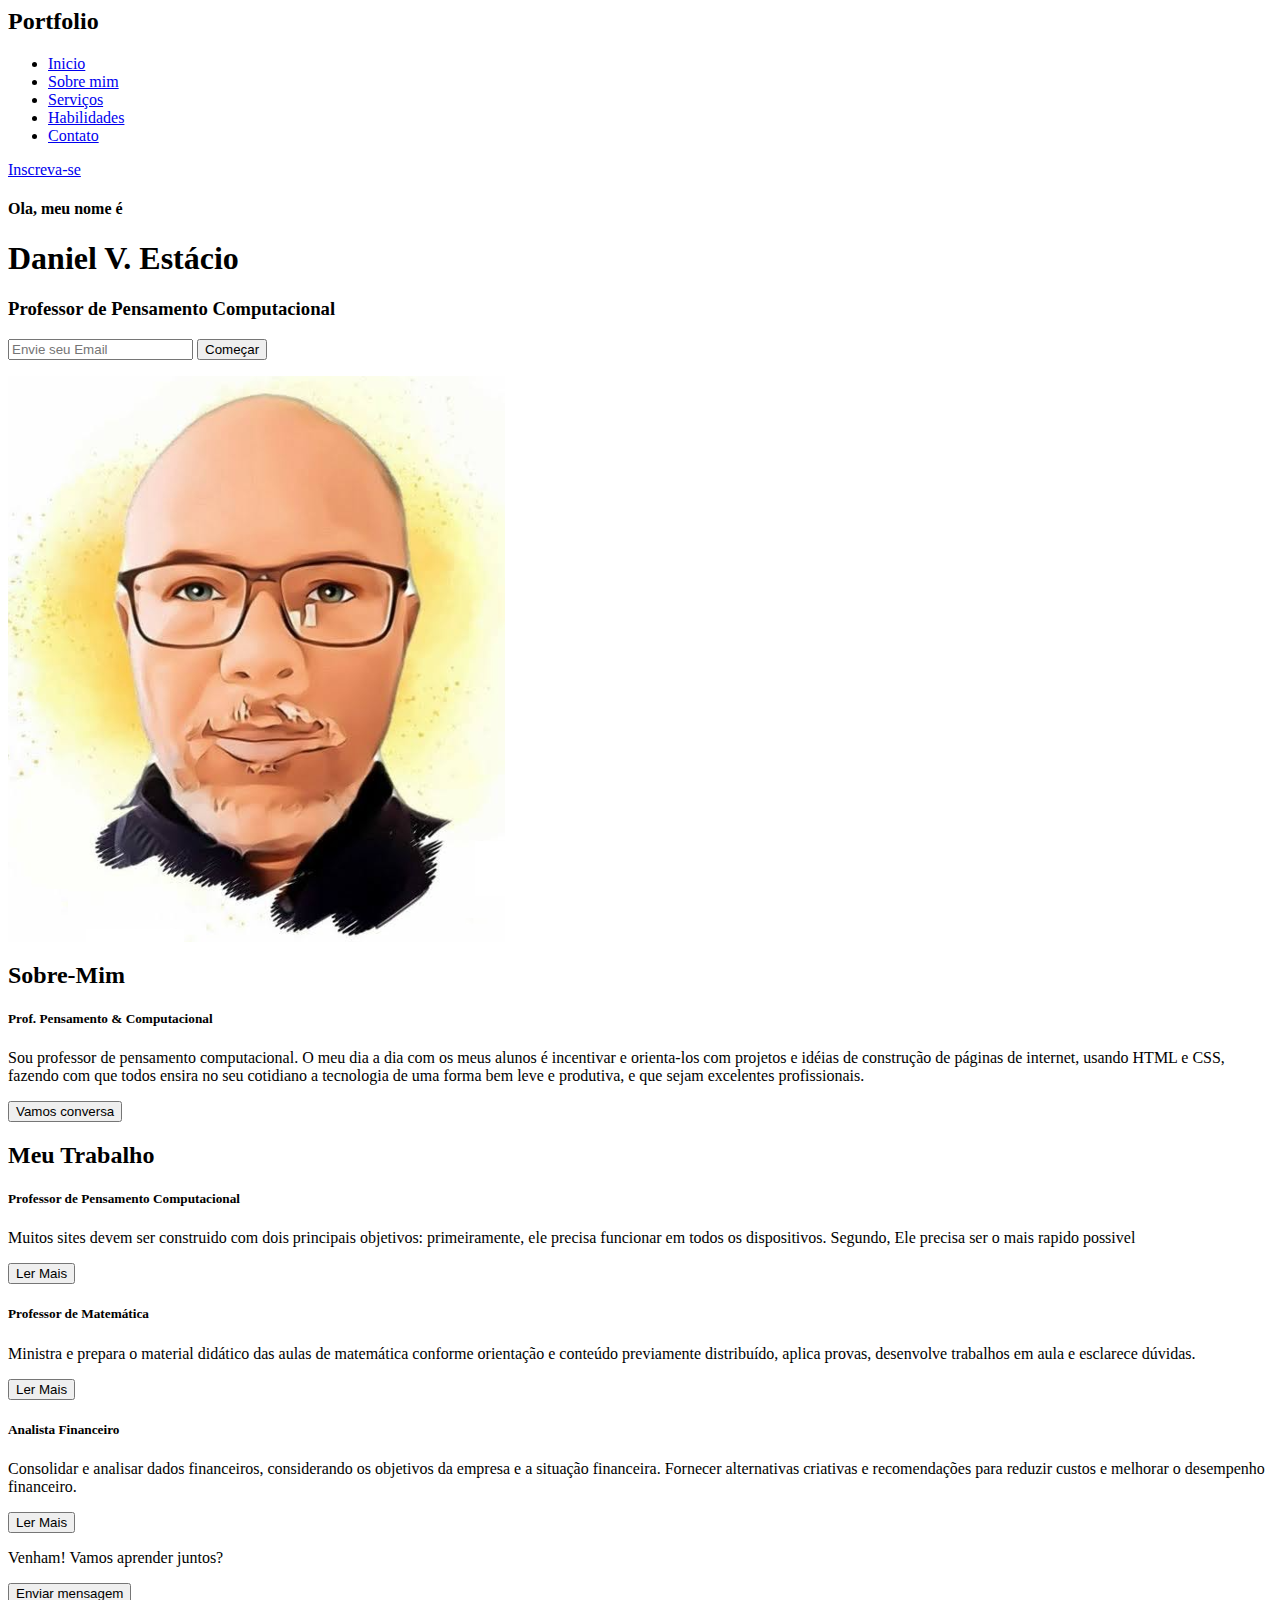
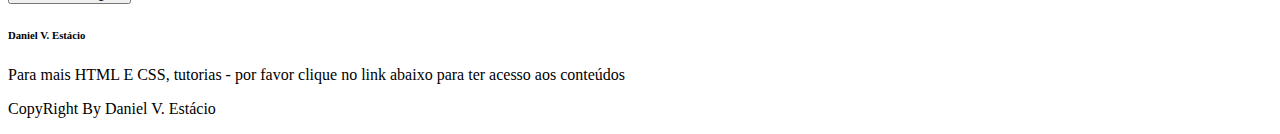
==== index.html @ de7e5e83 "Add files via upload" ====
<DOCTYPE html>
<html lang="en">
<head>
    <meta charset="UTF-8">
    <meta http-equiv="X-UA-Compatible" content="IE=edge">
    <meta name="viewport" content="width=device-width, initial-scale=1.0">
    <link rel="stylesheet" href="Style.css">
    <link rel="preconnect" href="https://fonts.gstatic.com">
    <link href="https://fonts.googleapis.com/css2?family=Josefin+Sans:ital,wght@0,100;0,200;0,300;0,400;0,500;0,600;0,700;1,100;1,200;1,300;1,400;1,500;1,600;1,700&display=swap" rel="stylesheet">
    <link rel="stylesheet" href="https://cdnjs.cloudflare.com/ajax/libs/font-awesome/5.15.3/css/all.min.css" integrity="sha512-iBBXm8fW90+nuLcSKlbmrPcLa0OT92xO1BIsZ+ywDWZCvqsWgccV3gFoRBv0z+8dLJgyAHIhR35VZc2oM/gI1w==" crossorigin="anonymous" referrerpolicy="no-referrer" />
    <title>Portfolio website</title>
    
</head>
<body>
    <!---Cabeçalho-Main-->

    <div class="background">
        <nav>
            <h2 class="logo">Portfo<span>lio</span></h2><!--Logo-->
            <ul class="cabeçalho-link">
                <li><a href="#">Inicio</a></li>
                <li><a href="#">Sobre mim</a></li>
                <li><a href="#">Serviços</a></li>
                <li><a href="#">Habilidades</a></li>
                <li><a href="contato.html">Contato</a></li>
            </ul><!--cabeçalho-link-->
            <a href="#" class="btn">Inscreva-se</a>
        </nav>

        <div class="Main">
            <h4>Ola, meu nome é</h4>
            <h1>Daniel <span>V. Estácio</span></h1>
            <h3>Professor de Pensamento Computacional</h3>
            <div class="Container-btn">
                <form>
                    <input type="email" nome="email" id="mail" placeholder="Envie seu Email">
                    <input type="submit" name="submit" value="Começar">
                </form>
            </div><!--Container-btn-->
        </div><!--Main-->
    </div><!--background-->


    <!--Começo-da-seção-sobre-->

    <section class="background-color-Sobre">
        <div class="main-sobre">
            <img src="foto4.png">
            <div class="Text-sobre">
                <h2>Sobre-Mim</h2>
                <h5>Prof. Pensamento <span>& Computacional</span></h5>
                <p>Sou professor de pensamento computacional. O meu dia a dia com os meus alunos é incentivar e orienta-los com projetos e idéias de construção de páginas de internet, usando HTML e CSS, fazendo com que todos ensira no seu cotidiano a tecnologia de uma forma bem leve e produtiva, e que sejam excelentes profissionais.</p>
                <button type="button">Vamos conversa</button><!--Button-->
            </div><!--Text-sobre-->
        </div><!--main-sobre-->
    </section><!--background-color-Sobre-->

    <!--Começo-da-seção-nossos-serviços-->

    <div class="Container-serviços">
        <div class="title">
            <h2>Meu Trabalho</h2>
        </div><!--title-->

        <div class="Caixa">
            <div class="Card">
                <i class="fas fa-bars"></i>
                <h5>Professor de Pensamento Computacional</h5>
                <div class="Paragrafo-button">
                    <p>Muitos sites devem ser construido com dois principais objetivos: primeiramente, ele precisa funcionar em todos os dispositivos. Segundo, Ele precisa ser o mais rapido possivel </p>
                    <button type="button">Ler Mais</button><!--button-->
                </div><!--Paragrafo-button-->
            </div><!--Card-->

            <div class="Card">
                <i class="fas fa-user"></i>
                <h5>Professor de Matemática</h5>
                <div class="Paragrafo-button">
                    <p>Ministra e prepara o material didático das aulas de matemática conforme orientação e conteúdo previamente distribuído, aplica provas, desenvolve trabalhos em aula e esclarece dúvidas.</p>
                    <button type="button">Ler Mais</button><!--button-->
                </div><!--Paragrafo-button-->
            </div><!--Card-->

            <div class="Card">
                <i class="fas fa-bell"></i>
                <h5>Analista Financeiro</h5>
                <div class="Paragrafo-button">
                    <p>Consolidar e analisar dados financeiros, considerando os objetivos da empresa e a situação financeira. Fornecer alternativas criativas e recomendações para reduzir custos e melhorar o desempenho financeiro.</p>
                    <button type="button">Ler Mais</button><!--button-->
                </div><!--Paragrafo-button-->
            </div><!--Card-->
        </div><!--Caixa-->
    </div><!--Conatiner-serviços-->
    
    <!--Contatos-->
    <div class="me-contate">
        <p>Venham! Vamos aprender juntos?</p>
        <button type="button">Enviar mensagem</button><!--button-->
    </div><!--me-contate-->

    <!--Rodapé--->
    <footer>
          <h6>Daniel V. Estácio</h6>
        <p>Para mais HTML E CSS, tutorias - por favor clique no link abaixo para ter acesso aos conteúdos</p>
        <div class="Redes-sociais">
            <a href="#"><i class="fab fa-facebook-f"></i></a>
            <a href="#"><i class="fab fa-instagram"></i></a>
            <a href="#"><i class="fab fa-youtube"></i></a>
            <a href="#"><i class="fab fa-whatsapp web"></i></a>
            <a href="#"><i class="fab fa-github"></i></a>
        </div><!--Redes-sociais-->
        <p class="end">CopyRight By Daniel V. Estácio</p>
    </footer>

    
</body>
</html>
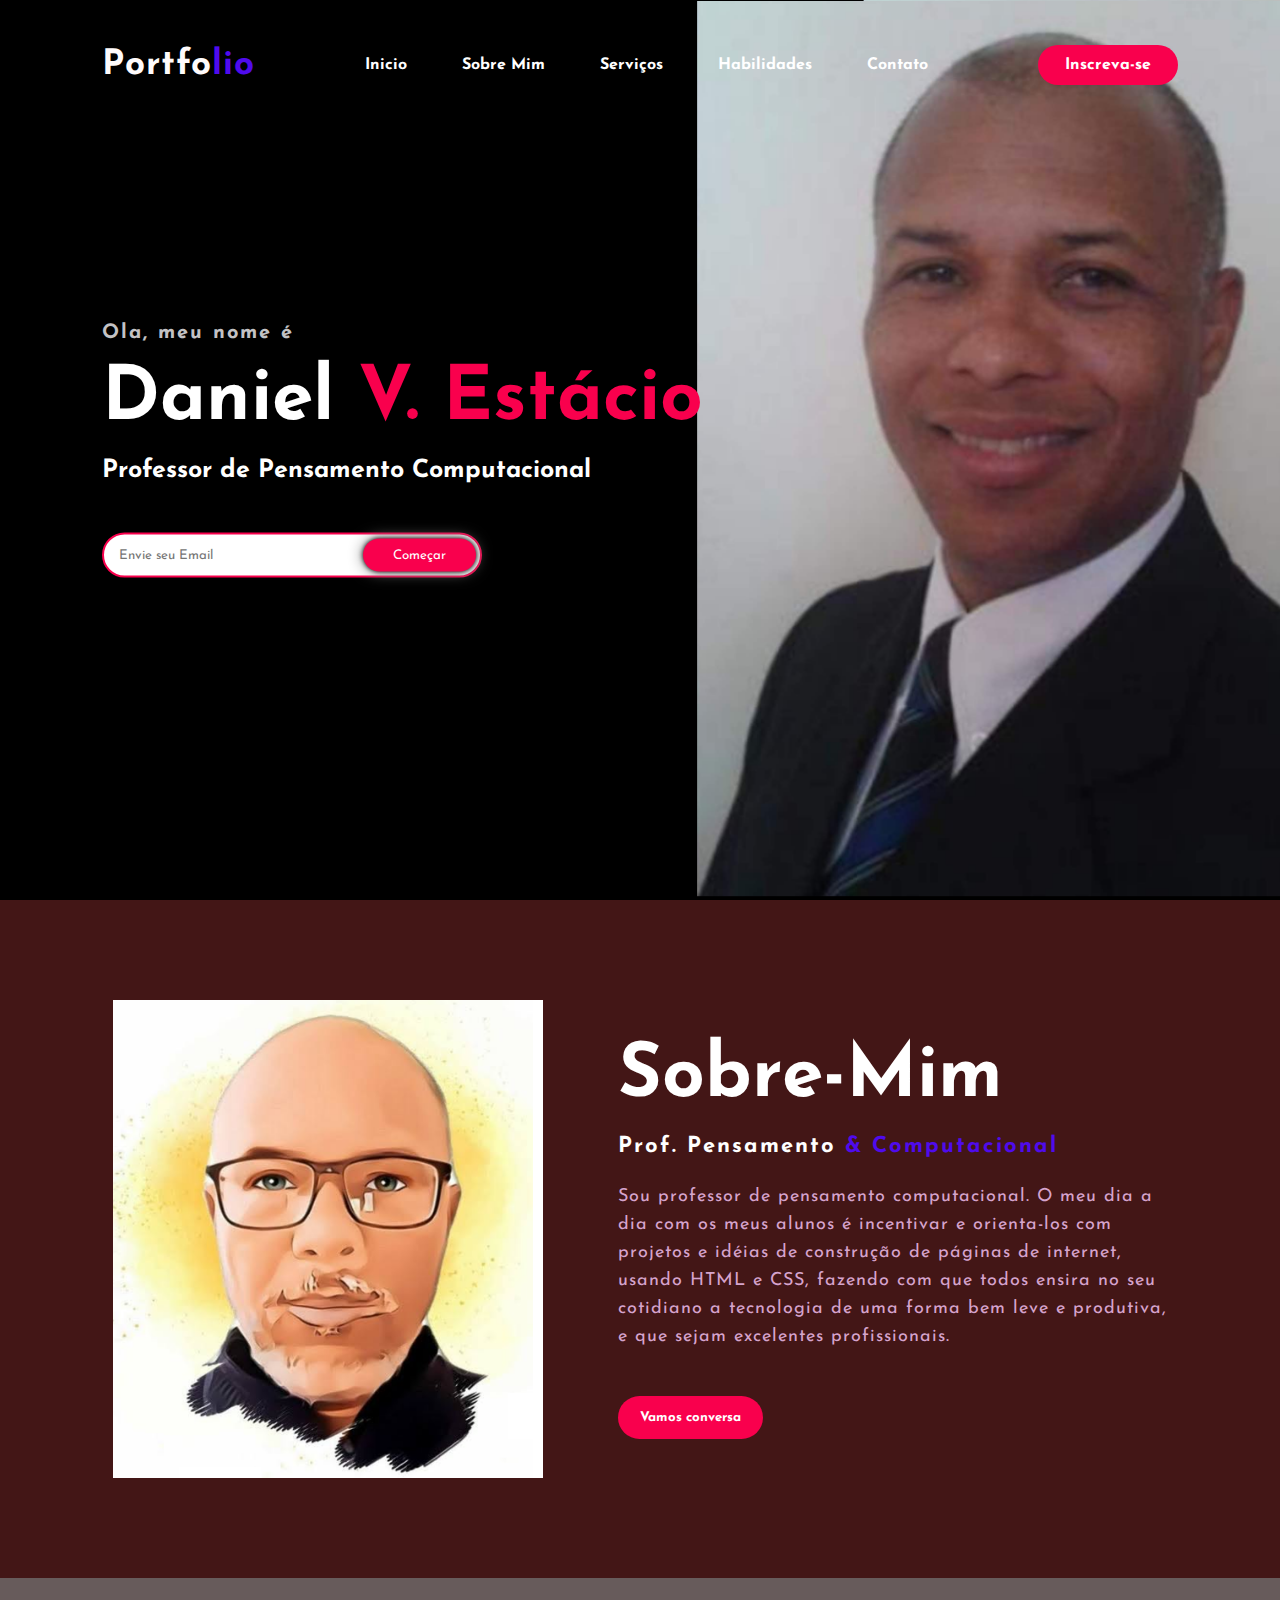
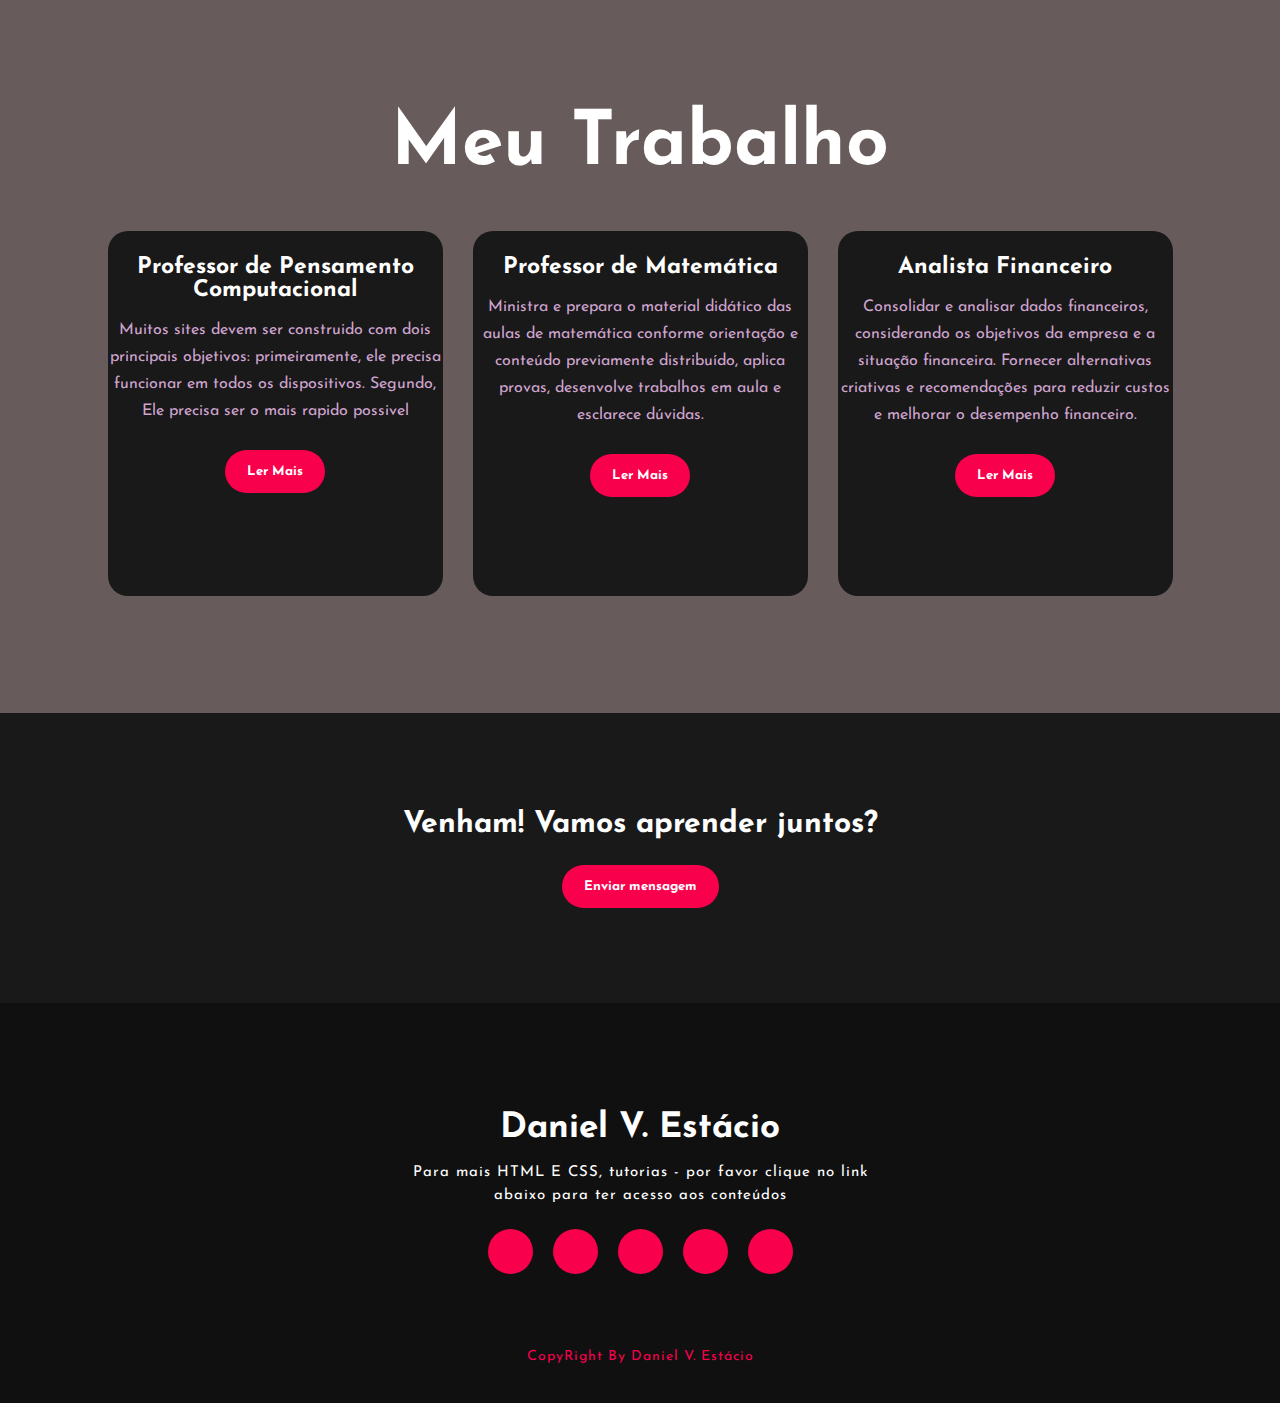
==== commit d8557ed8: "Update index.html" ====
--- a/index.html
+++ b/index.html
@@ -4,7 +4,7 @@
     <meta charset="UTF-8">
     <meta http-equiv="X-UA-Compatible" content="IE=edge">
     <meta name="viewport" content="width=device-width, initial-scale=1.0">
-    <link rel="stylesheet" href="Style.css">
+    <link rel="stylesheet" href="style.css">
     <link rel="preconnect" href="https://fonts.gstatic.com">
     <link href="https://fonts.googleapis.com/css2?family=Josefin+Sans:ital,wght@0,100;0,200;0,300;0,400;0,500;0,600;0,700;1,100;1,200;1,300;1,400;1,500;1,600;1,700&display=swap" rel="stylesheet">
     <link rel="stylesheet" href="https://cdnjs.cloudflare.com/ajax/libs/font-awesome/5.15.3/css/all.min.css" integrity="sha512-iBBXm8fW90+nuLcSKlbmrPcLa0OT92xO1BIsZ+ywDWZCvqsWgccV3gFoRBv0z+8dLJgyAHIhR35VZc2oM/gI1w==" crossorigin="anonymous" referrerpolicy="no-referrer" />
@@ -18,7 +18,7 @@
         <nav>
             <h2 class="logo">Portfo<span>lio</span></h2><!--Logo-->
             <ul class="cabeçalho-link">
-                <li><a href="#">Inicio</a></li>
+                <li><a href="index.html">Inicio</a></li>
                 <li><a href="#">Sobre mim</a></li>
                 <li><a href="#">Serviços</a></li>
                 <li><a href="#">Habilidades</a></li>
@@ -114,4 +114,4 @@
 
     
 </body>
-</html>+</html>
--- a/style.css
+++ b/style.css
@@ -0,0 +1,327 @@
+*{
+    padding: 0;
+    margin: 0;
+    font-family: 'Josefin Sans', sans-serif;
+    box-sizing: border-box;
+}
+
+
+.background{
+    background-image: url(foto1.png);
+    background-size: cover;
+    background-position: center;
+    height: 100vh;
+    width: 100%;
+
+}
+
+nav{
+    display: flex;
+    align-items: center;
+    justify-content: space-between;
+    padding: 45px;
+    padding-left: 8%;
+    padding-right: 8%;
+}
+
+.logo{
+    color: rgb(255, 251, 251);
+    font-size: 35px;
+    cursor: pointer;
+    letter-spacing: 1px;
+}
+span{
+    color: #4f0bed;
+}
+
+nav ul li{
+    list-style-type: none;
+    display: inline-block;
+    padding: 10px  25px;
+}
+
+nav ul li a{
+    color: #fff;
+    text-decoration: none;
+    font-weight: bold;
+    text-transform: capitalize;
+}
+
+nav ul li a:hover{
+    color: #1100f9;
+    transform: scale(1.2);
+}
+
+.btn{
+    background-color: #f9004d;
+    color: #fff;
+    text-decoration: none;
+    border: 2px solid transparent;
+    font-weight: bold;
+    padding: 10px 25px;
+    border-radius: 30px;
+    transition: transform .4s;
+}
+
+.btn:hover{
+    transform: scale(1.2);
+}
+
+.Main{
+    position: absolute;
+    top: 50%;
+    left: 8%;
+    transform: translateY(-50%);
+}
+
+.Main span{
+    color: #f9004d;
+}
+
+h1{
+    color: #fff;
+    margin: 20px 0px 20px;
+    font-size: 75px;
+}
+
+h4{
+    color: rgba(250, 249, 252, 0.8);
+    letter-spacing: 2px;
+    font-size: 20px;
+}
+
+h3{
+    color: #fff;
+    font-size: 25px;
+    margin-bottom: 50px;
+}
+
+.Container-btn form{
+    width: 380px;
+    max-width: 100%;
+    position: relative;
+}
+
+.Container-btn form input:first-child{
+    display: inline-block;
+    width: 100%;
+    padding: 14px 130px 14px 15px;
+    border: 2px solid #f9004d;
+    border-radius: 30px;
+    outline: none;
+}
+
+.Container-btn form input:last-child{
+    position: absolute;
+    display: inline-block;
+    outline: none;
+    border: none;
+    padding: 10px 30px;
+    border-radius: 30px;
+    background-color: #f9004d;
+    color: #fff;
+    box-shadow: 0px 0px 5px #000, 0px 0px 15px #858585;
+    right: 6px;
+    top: 6px;
+    
+}
+
+.background-color-Sobre{
+    background-color: #431616;
+    width: 100%;
+    padding: 100px 0px;
+    
+}
+
+.background-color-Sobre img{
+    width: 430px;
+    height: auto;
+}
+
+.Text-sobre{
+    width: 550px;
+  }
+
+.main-sobre{
+   display: flex;
+   align-items: center;
+   justify-content: space-around;
+   width: 1130px;
+   margin: 0 auto;
+}
+
+.Text-sobre h2{
+    color: #fff;
+    font-size: 75px;
+    text-transform: capitalize;
+    margin-bottom: 20px;
+}
+
+.Text-sobre h5{
+    color: #fff;
+    letter-spacing: 2px;
+    font-size: 22px;
+    margin-bottom: 25px;
+    text-transform: capitalize;
+}
+
+.Text-sobre p{
+    color: #fcfc;
+    letter-spacing: 1px;
+    line-height: 28px;
+    font-size: 18px;
+    margin-bottom: 45px;
+}
+
+button{
+    background-color: #f9004d;
+    color: #fff;
+    text-transform: none;
+    border: 2px solid transparent;
+    font-weight: bold;
+    padding: 13px 20px;
+    border-radius: 30px;
+    transition: .4s;
+    
+}
+
+button:hover{
+    background-color: transparent;
+    border: 2px solid #f9004d;
+    cursor: pointer;
+}
+
+.Container-serviços{
+    background-color: #675b5b;
+    width: 100%;
+    padding: 100px 0px;
+}
+
+.title h2{
+    color: #fff;
+    font-size: 75px;
+    width: 1130px;
+    margin: 30px auto;
+    text-align: center;
+}
+
+.Caixa{
+    display: flex;
+    justify-content: center;
+    align-items: center;
+    min-height: 400px;
+    flex-wrap: wrap;
+}
+
+.Card{
+    background: #191919;
+    height: 365px;
+    width: 335px;
+    border-radius: 20px;
+    margin: 15px;
+    position: relative;
+    overflow: hidden;
+    text-align:  center;
+    
+}
+
+.Card i{
+    font-size: 50px;
+    display: block;
+    text-align: center;
+    margin: 25px 0px;
+    color: #f9004d;
+}
+
+h5{
+    color: #fff;
+    font-size: 23px;
+    margin-bottom: 15px;
+}
+
+.Paragrafo-button{
+    color: #fcfc;
+    font-size: 16px;
+    line-height: 27px;
+    margin-bottom: 25px;
+}
+
+.Paragrafo-button button{
+    margin-top: 25px;
+}
+
+.me-contate {
+    width: 100%;
+    height: 290px;
+    background-color: #191919;
+    display: flex;
+    flex-direction: column;
+    justify-content: center;
+    align-items: center ;
+}
+
+.me-contate p{
+    color: #fff;
+    font-size: 30px;
+    font-weight: bold;
+    margin-bottom: 25px;
+}
+
+footer{
+    position: relative;
+    width: 100%;
+    height: 400px;
+    background-color: #101010;
+    display: flex;
+    flex-direction: column;
+    align-items: center;
+    justify-content: center;
+}
+
+footer h6{
+    font-size: 35px;
+    color: #fff;
+}
+
+footer p{
+    color: #fff;
+    font-size: 15px;
+    width: 500px;
+    text-align: center;
+    margin-top: 15px;
+    letter-spacing: 1px;
+    line-height: 23px;
+}
+
+.Redes-sociais{
+    display: flex;
+    
+}
+
+.Redes-sociais a{
+    background-color: #f9004d;
+    width: 45px;
+    height: 45px;
+    padding: 15px;
+    border-radius: 50%;
+    margin: 22px 10px;
+    color: #fff;
+    text-decoration: none;
+    font-size: 20px;
+    align-items: center;
+    display: flex;
+    justify-content: center;
+    flex-direction: row;
+}
+
+.Redes-sociais a:hover{
+    transform: scale(1.2);
+    transition: .3s;
+}
+
+.end{
+    position: absolute;
+    color: #f9004d;
+    bottom: 35px;
+    font-size: 14px ;
+}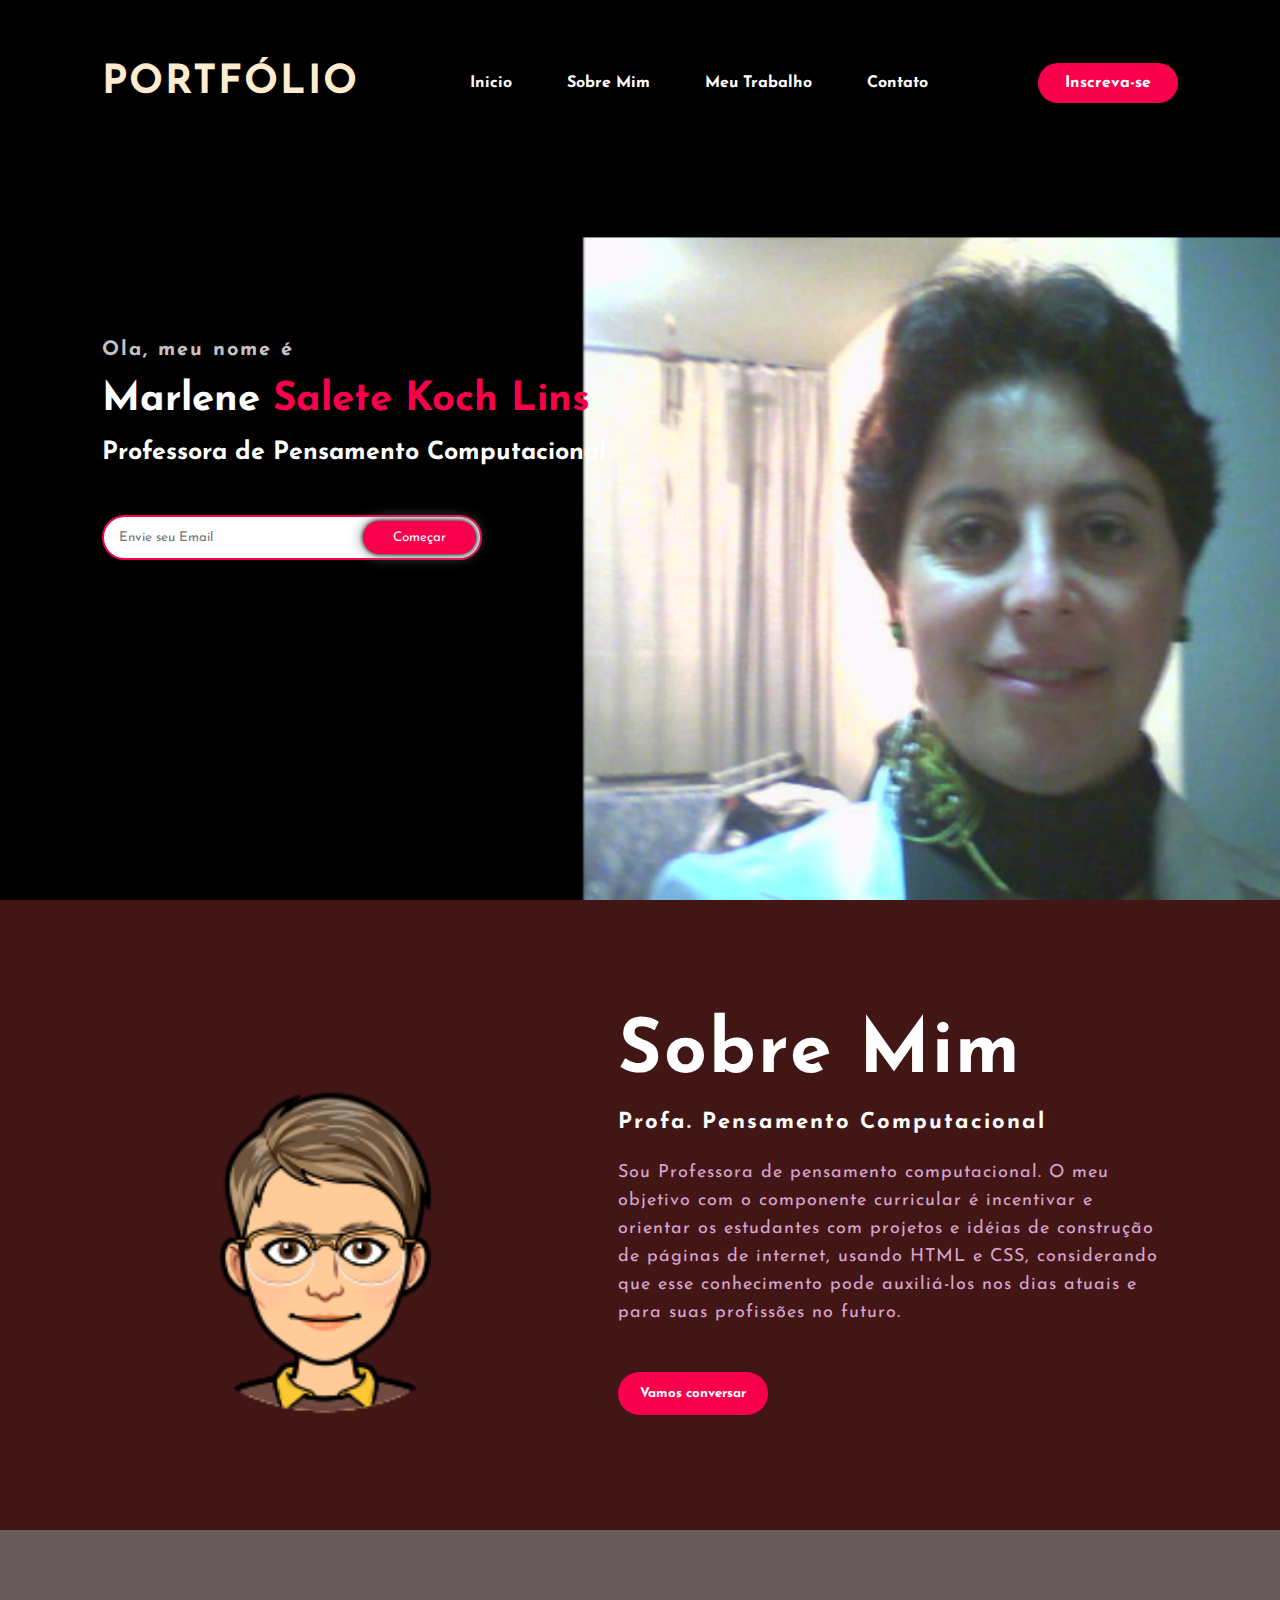
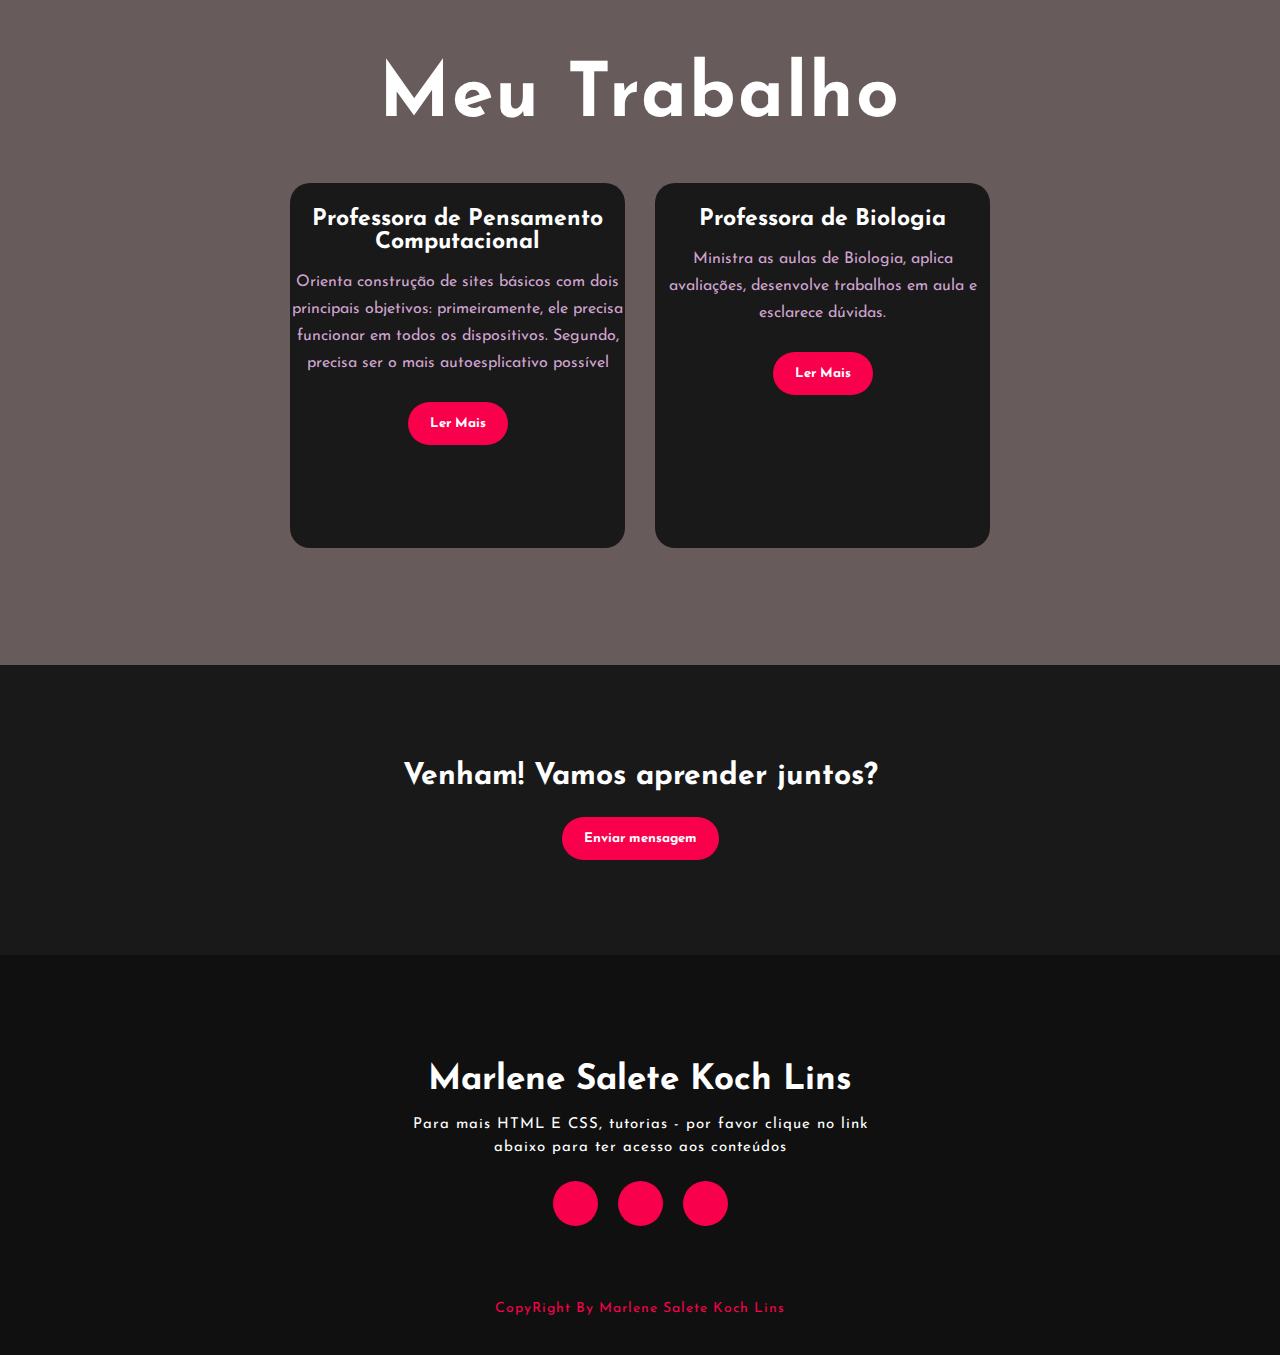
==== commit 5188fef6: "Atualização para Marlene" ====
--- a/index.html
+++ b/index.html
@@ -1,117 +1,104 @@
 <DOCTYPE html>
-<html lang="en">
-<head>
-    <meta charset="UTF-8">
-    <meta http-equiv="X-UA-Compatible" content="IE=edge">
-    <meta name="viewport" content="width=device-width, initial-scale=1.0">
-    <link rel="stylesheet" href="style.css">
-    <link rel="preconnect" href="https://fonts.gstatic.com">
-    <link href="https://fonts.googleapis.com/css2?family=Josefin+Sans:ital,wght@0,100;0,200;0,300;0,400;0,500;0,600;0,700;1,100;1,200;1,300;1,400;1,500;1,600;1,700&display=swap" rel="stylesheet">
-    <link rel="stylesheet" href="https://cdnjs.cloudflare.com/ajax/libs/font-awesome/5.15.3/css/all.min.css" integrity="sha512-iBBXm8fW90+nuLcSKlbmrPcLa0OT92xO1BIsZ+ywDWZCvqsWgccV3gFoRBv0z+8dLJgyAHIhR35VZc2oM/gI1w==" crossorigin="anonymous" referrerpolicy="no-referrer" />
-    <title>Portfolio website</title>
+    <html lang="en">
+    <head>
+        <meta charset="UTF-8">
+        <meta http-equiv="X-UA-Compatible" content="IE=edge">
+        <meta name="viewport" content="width=device-width, initial-scale=1.0">
+        <link rel="stylesheet" href="style.css">
+        <link rel="preconnect" href="https://fonts.gstatic.com">
+        <link href="https://fonts.googleapis.com/css2?family=Josefin+Sans:ital,wght@0,100;0,200;0,300;0,400;0,500;0,600;0,700;1,100;1,200;1,300;1,400;1,500;1,600;1,700&display=swap" rel="stylesheet">
+        <link rel="stylesheet" href="https://cdnjs.cloudflare.com/ajax/libs/font-awesome/5.15.3/css/all.min.css" integrity="sha512-iBBXm8fW90+nuLcSKlbmrPcLa0OT92xO1BIsZ+ywDWZCvqsWgccV3gFoRBv0z+8dLJgyAHIhR35VZc2oM/gI1w==" crossorigin="anonymous" referrerpolicy="no-referrer" />
+        <title>Portfolio website</title>
+        
+    </head>
+    <body>
+        <!---Cabeçalho-Main-->
     
-</head>
-<body>
-    <!---Cabeçalho-Main-->
-
-    <div class="background">
-        <nav>
-            <h2 class="logo">Portfo<span>lio</span></h2><!--Logo-->
-            <ul class="cabeçalho-link">
-                <li><a href="index.html">Inicio</a></li>
-                <li><a href="#">Sobre mim</a></li>
-                <li><a href="#">Serviços</a></li>
-                <li><a href="#">Habilidades</a></li>
-                <li><a href="contato.html">Contato</a></li>
-            </ul><!--cabeçalho-link-->
-            <a href="#" class="btn">Inscreva-se</a>
-        </nav>
-
-        <div class="Main">
-            <h4>Ola, meu nome é</h4>
-            <h1>Daniel <span>V. Estácio</span></h1>
-            <h3>Professor de Pensamento Computacional</h3>
-            <div class="Container-btn">
-                <form>
-                    <input type="email" nome="email" id="mail" placeholder="Envie seu Email">
-                    <input type="submit" name="submit" value="Começar">
-                </form>
-            </div><!--Container-btn-->
-        </div><!--Main-->
-    </div><!--background-->
-
-
-    <!--Começo-da-seção-sobre-->
-
-    <section class="background-color-Sobre">
-        <div class="main-sobre">
-            <img src="foto4.png">
-            <div class="Text-sobre">
-                <h2>Sobre-Mim</h2>
-                <h5>Prof. Pensamento <span>& Computacional</span></h5>
-                <p>Sou professor de pensamento computacional. O meu dia a dia com os meus alunos é incentivar e orienta-los com projetos e idéias de construção de páginas de internet, usando HTML e CSS, fazendo com que todos ensira no seu cotidiano a tecnologia de uma forma bem leve e produtiva, e que sejam excelentes profissionais.</p>
-                <button type="button">Vamos conversa</button><!--Button-->
-            </div><!--Text-sobre-->
-        </div><!--main-sobre-->
-    </section><!--background-color-Sobre-->
-
-    <!--Começo-da-seção-nossos-serviços-->
-
-    <div class="Container-serviços">
-        <div class="title">
-            <h2>Meu Trabalho</h2>
-        </div><!--title-->
-
-        <div class="Caixa">
-            <div class="Card">
-                <i class="fas fa-bars"></i>
-                <h5>Professor de Pensamento Computacional</h5>
-                <div class="Paragrafo-button">
-                    <p>Muitos sites devem ser construido com dois principais objetivos: primeiramente, ele precisa funcionar em todos os dispositivos. Segundo, Ele precisa ser o mais rapido possivel </p>
-                    <button type="button">Ler Mais</button><!--button-->
-                </div><!--Paragrafo-button-->
-            </div><!--Card-->
-
-            <div class="Card">
-                <i class="fas fa-user"></i>
-                <h5>Professor de Matemática</h5>
-                <div class="Paragrafo-button">
-                    <p>Ministra e prepara o material didático das aulas de matemática conforme orientação e conteúdo previamente distribuído, aplica provas, desenvolve trabalhos em aula e esclarece dúvidas.</p>
-                    <button type="button">Ler Mais</button><!--button-->
-                </div><!--Paragrafo-button-->
-            </div><!--Card-->
-
-            <div class="Card">
-                <i class="fas fa-bell"></i>
-                <h5>Analista Financeiro</h5>
-                <div class="Paragrafo-button">
-                    <p>Consolidar e analisar dados financeiros, considerando os objetivos da empresa e a situação financeira. Fornecer alternativas criativas e recomendações para reduzir custos e melhorar o desempenho financeiro.</p>
-                    <button type="button">Ler Mais</button><!--button-->
-                </div><!--Paragrafo-button-->
-            </div><!--Card-->
-        </div><!--Caixa-->
-    </div><!--Conatiner-serviços-->
+        <div class="background">
+            <nav>
+                <h2> PORTFÓLIO </h2 >
+                <ul class="cabeçalho-link">
+                    <li><a href="index.html">Inicio</a></li>
+                    <li><a href="sobremim.html">Sobre mim</a></li>
+                    <li><a href="meutrabalho.html">Meu trabalho</a></li>
+                    <li><a href="contato.html">Contato</a></li>
+                </ul><!--cabeçalho-link-->
+                <a href="#" class="btn">Inscreva-se</a>
+            </nav>
     
-    <!--Contatos-->
-    <div class="me-contate">
-        <p>Venham! Vamos aprender juntos?</p>
-        <button type="button">Enviar mensagem</button><!--button-->
-    </div><!--me-contate-->
-
-    <!--Rodapé--->
-    <footer>
-          <h6>Daniel V. Estácio</h6>
-        <p>Para mais HTML E CSS, tutorias - por favor clique no link abaixo para ter acesso aos conteúdos</p>
-        <div class="Redes-sociais">
-            <a href="#"><i class="fab fa-facebook-f"></i></a>
-            <a href="#"><i class="fab fa-instagram"></i></a>
-            <a href="#"><i class="fab fa-youtube"></i></a>
-            <a href="#"><i class="fab fa-whatsapp web"></i></a>
-            <a href="#"><i class="fab fa-github"></i></a>
-        </div><!--Redes-sociais-->
-        <p class="end">CopyRight By Daniel V. Estácio</p>
-    </footer>
-
+            <div class="Main">
+                <h4>Ola, meu nome é</h4>
+                <h1>Marlene <span>Salete Koch Lins</span></h1>
+                <h3>Professora de Pensamento Computacional</h3>
+                <div class="Container-btn">
+                    <form>
+                        <input type="email" nome="email" id="mail" placeholder="Envie seu Email">
+                        <input type="submit" name="submit" value="Começar">
+                    </form>
+                </div><!--Container-btn-->
+            </div><!--Main-->
+        </div><!--background-->
     
-</body>
-</html>
+    
+        <!--Começo-da-seção-sobre-->
+    
+        <section class="background-color-Sobre">
+            <div class="main-sobre">
+                <img src="foto4.png">
+                <div class="Text-sobre">
+                    <h2>Sobre Mim</h2>
+                    <h5><apan>Profa. Pensamento Computacional</span></h5>
+                    <p>Sou Professora de pensamento computacional. O meu objetivo com o componente curricular é incentivar e orientar os estudantes com projetos e idéias de construção de páginas de internet, usando HTML e CSS, considerando que esse conhecimento pode auxiliá-los nos dias atuais e para suas profissões no futuro.</p>
+                    <button type="button">Vamos conversar</button><!--Button-->
+                </div><!--Text-sobre-->
+            </div><!--main-sobre-->
+        </section><!--background-color-Sobre-->
+    
+        <!--Começo-da-seção-nossos-serviços-->
+    
+        <div class="Container-serviços">
+            <div class="title">
+                <h2>Meu Trabalho</h2>
+            </div><!--title-->
+    
+            <div class="Caixa">
+                <div class="Card">
+                    <i class="fas fa-bars"></i>
+                    <h5>Professora de Pensamento Computacional</h5>
+                    <div class="Paragrafo-button">
+                        <p> Orienta construção de sites básicos com dois principais objetivos: primeiramente, ele precisa funcionar em todos os dispositivos. Segundo, precisa ser o mais autoesplicativo possível </p>
+                        <button type="button">Ler Mais</button><!--button-->
+                    </div><!--Paragrafo-button-->
+                </div><!--Card-->
+    
+                <div class="Card">
+                    <i class="fas fa-user"></i>
+                    <h5>Professora de Biologia</h5>
+                    <div class="Paragrafo-button">
+                        <p>Ministra as aulas de Biologia, aplica avaliações, desenvolve trabalhos em aula e esclarece dúvidas.</p>
+                        <button type="button">Ler Mais</button><!--button-->
+                    </div><!--Paragrafo-button-->
+                </div><!--Card-->
+    
+                 </div><!--Caixa-->
+        </div><!--Conatiner-serviços-->
+        
+        <!--Contatos-->
+        <div class="me-contate">
+            <p>Venham! Vamos aprender juntos?</p>
+            <button type="button">Enviar mensagem</button><!--button-->
+        </div><!--me-contate-->
+    
+        <!--Rodapé--->
+        <footer>
+              <h6>Marlene Salete Koch Lins</h6>
+            <p>Para mais HTML E CSS, tutorias - por favor clique no link abaixo para ter acesso aos conteúdos</p>
+            <div class="Redes-sociais">
+                <a  href ="https://www.facebook.com/" > <i  class =" fab fa-facebook-f " ></i > </a >
+                <a  href ="https://www.instagram.com/marlskl/" > <i  class =" fab fa-instagram " ></i > </a >
+                <a  href ="https://github.com/MarleneLins" > <i  class =" fab fa-github " ></i > </a >
+            </div><!--Redes-sociais-->
+            <p class="end">CopyRight By Marlene Salete Koch Lins</p>
+        </footer>      
+    </body>
+    </html>--- a/style.css
+++ b/style.css
@@ -9,7 +9,7 @@
 .background{
     background-image: url(foto1.png);
     background-size: cover;
-    background-position: center;
+    background-position:center;
     height: 100vh;
     width: 100%;
 
@@ -24,12 +24,13 @@
     padding-right: 8%;
 }
 
-.logo{
-    color: rgb(255, 251, 251);
-    font-size: 35px;
-    cursor: pointer;
-    letter-spacing: 1px;
-}
+    h2{
+        color: blanchedalmond;
+        font-size: 40px;
+        cursor: pointer;
+        letter-spacing: 2px;
+    }
+
 span{
     color: #4f0bed;
 }
@@ -37,7 +38,8 @@
 nav ul li{
     list-style-type: none;
     display: inline-block;
-    padding: 10px  25px;
+    padding: 30px  25px;
+    margin-top: 0%;
 }
 
 nav ul li a{
@@ -81,7 +83,7 @@
 h1{
     color: #fff;
     margin: 20px 0px 20px;
-    font-size: 75px;
+    font-size: 40px;
 }
 
 h4{
